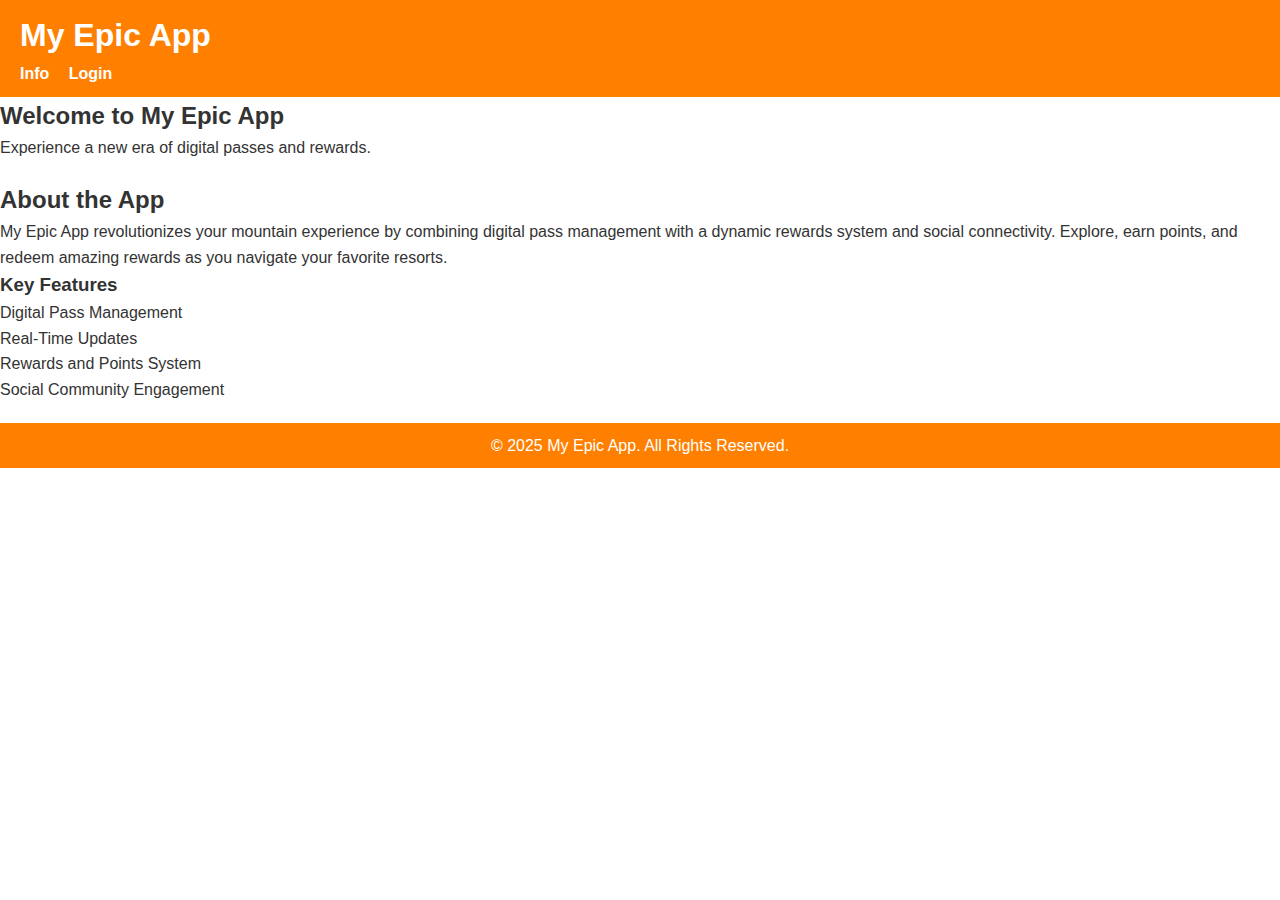
==== index.html @ 1c555af0 "Update index.html" ====
<!DOCTYPE html>
<html lang="en">
<head>
  <meta charset="UTF-8">
  <meta name="description" content="Welcome to My Epic App – a revolutionary digital pass experience.">
  <meta name="viewport" content="width=device-width, initial-scale=1.0">
  <title>My Epic App - Home</title>
  <link rel="stylesheet" href="css/style.css">
  <!-- Using Google Fonts for a professional look -->
  <link href="https://fonts.googleapis.com/css2?family=Montserrat:wght@400;700&display=swap" rel="stylesheet">
</head>
<body>
  <header class="site-header">
    <div class="container">
      <h1 class="site-title">My Epic App</h1>
      <nav class="site-nav">
        <ul>
          <li><a href="index.html" class="active">Info</a></li>
          <li><a href="login.html">Login</a></li>
        </ul>
      </nav>
    </div>
  </header>
  
  <section class="hero">
    <div class="hero-content">
      <h2>Welcome to My Epic App</h2>
      <p>Experience a new era of digital passes and rewards.</p>
    </div>
  </section>
  
  <section class="features">
    <div class="container">
      <h2>About the App</h2>
      <p>
        My Epic App revolutionizes your mountain experience by combining digital pass management with a dynamic rewards system and social connectivity. Explore, earn points, and redeem amazing rewards as you navigate your favorite resorts.
      </p>
      <h3>Key Features</h3>
      <ul>
        <li>Digital Pass Management</li>
        <li>Real-Time Updates</li>
        <li>Rewards and Points System</li>
        <li>Social Community Engagement</li>
      </ul>
    </div>
  </section>
  
  <footer class="site-footer">
    <div class="container">
      <p>&copy; 2025 My Epic App. All Rights Reserved.</p>
    </div>
  </footer>
</body>
</html>
---- css/style.css ----
/* Base Reset */
* {
  margin: 0;
  padding: 0;
  box-sizing: border-box;
}

body {
  font-family: Arial, sans-serif;
  background: #fff;
  color: #333;
  line-height: 1.6;
}

/* Header & Navbar */
header {
  background: #FF7F00;
  color: #fff;
  padding: 10px 20px;
}

header h1 {
  margin: 0;
}

nav ul {
  list-style: none;
  margin: 0;
  padding: 0;
}

nav ul li {
  display: inline;
  margin-right: 15px;
}

nav ul li a {
  color: #fff;
  text-decoration: none;
  font-weight: bold;
}

nav ul li a:hover {
  color: #fffaf0;
}

/* Main Content */
main {
  padding: 20px;
  margin-bottom: 60px; /* to avoid overlap with fixed footer if desired */
}

section {
  margin-bottom: 20px;
}

/* Footer */
footer {
  background: #FF7F00;
  color: #fff;
  text-align: center;
  padding: 10px;
}

/* Form & Error Styles */
form {
  max-width: 400px;
  margin: 0 auto;
}

form label {
  display: block;
  margin: 10px 0 5px;
}

form input {
  width: 100%;
  padding: 8px;
  margin-bottom: 10px;
  border: 1px solid #ccc;
  border-radius: 4px;
}

form button {
  background: #FF7F00;
  color: #fff;
  border: none;
  padding: 10px;
  border-radius: 4px;
  cursor: pointer;
}

form button:hover {
  background: #E67300;
}

.error {
  color: red;
  font-weight: bold;
}
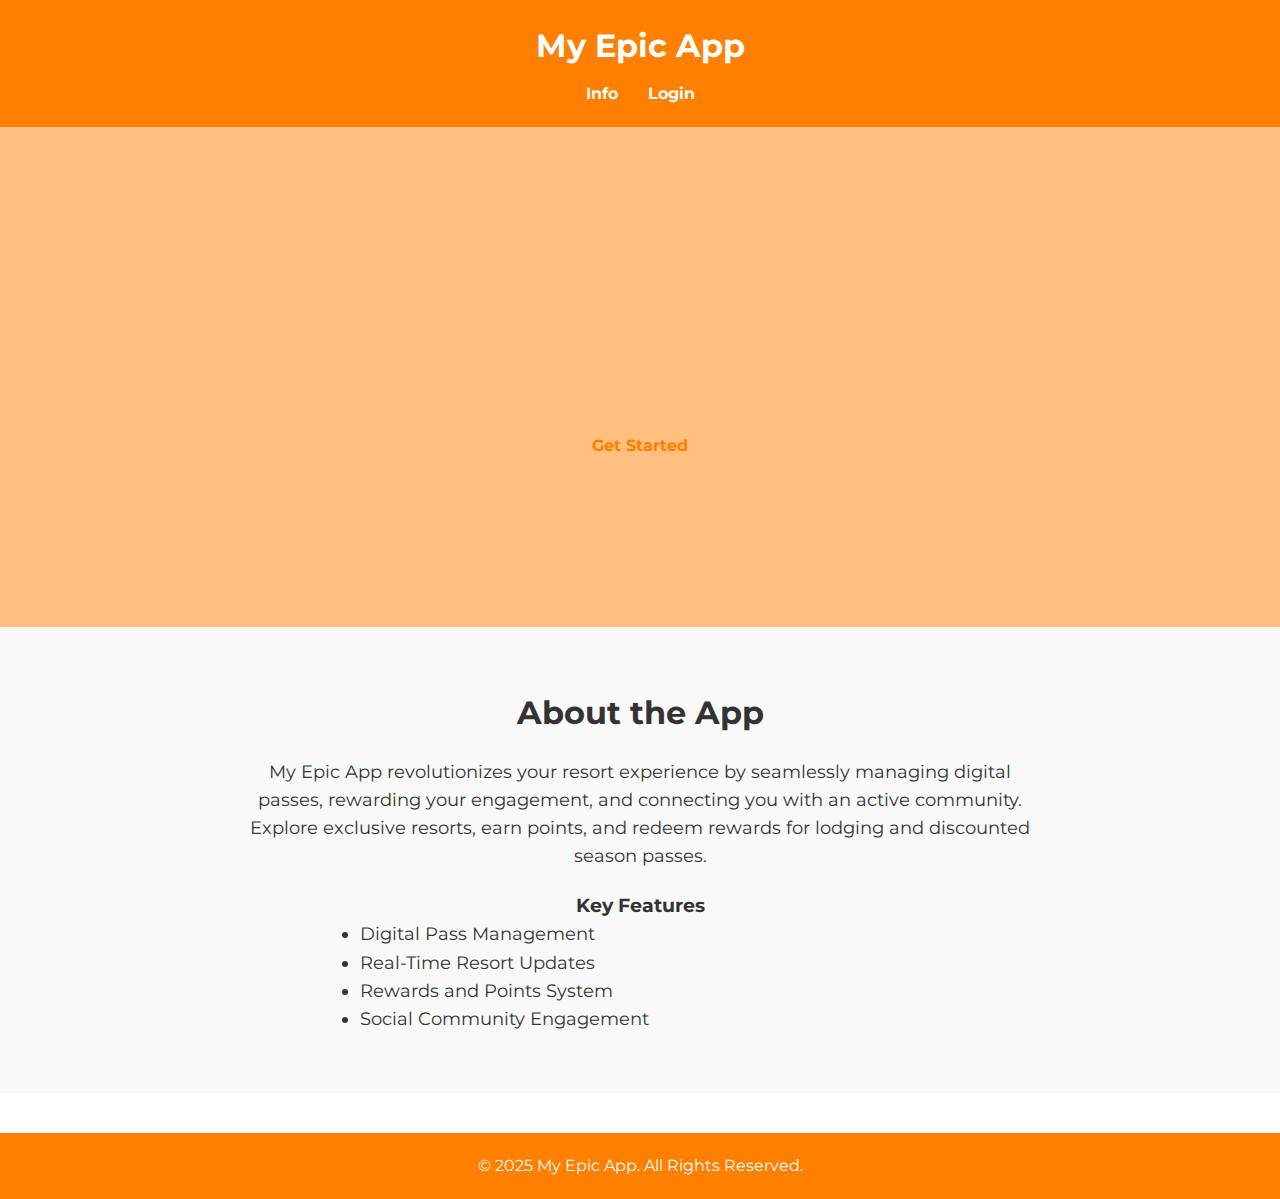
==== commit 6a035ab8: "Update index.html" ====
--- a/index.html
+++ b/index.html
@@ -2,11 +2,11 @@
 <html lang="en">
 <head>
   <meta charset="UTF-8">
-  <meta name="description" content="Welcome to My Epic App – a revolutionary digital pass experience.">
+  <meta name="description" content="Welcome to My Epic App – a revolutionary digital pass and rewards experience.">
   <meta name="viewport" content="width=device-width, initial-scale=1.0">
   <title>My Epic App - Home</title>
   <link rel="stylesheet" href="css/style.css">
-  <!-- Using Google Fonts for a professional look -->
+  <!-- Google Fonts -->
   <link href="https://fonts.googleapis.com/css2?family=Montserrat:wght@400;700&display=swap" rel="stylesheet">
 </head>
 <body>
@@ -25,7 +25,8 @@
   <section class="hero">
     <div class="hero-content">
       <h2>Welcome to My Epic App</h2>
-      <p>Experience a new era of digital passes and rewards.</p>
+      <p>Experience the future of digital passes, rewards, and social engagement.</p>
+      <a href="login.html" class="btn">Get Started</a>
     </div>
   </section>
   
@@ -33,12 +34,12 @@
     <div class="container">
       <h2>About the App</h2>
       <p>
-        My Epic App revolutionizes your mountain experience by combining digital pass management with a dynamic rewards system and social connectivity. Explore, earn points, and redeem amazing rewards as you navigate your favorite resorts.
+        My Epic App revolutionizes your resort experience by seamlessly managing digital passes, rewarding your engagement, and connecting you with an active community. Explore exclusive resorts, earn points, and redeem rewards for lodging and discounted season passes.
       </p>
       <h3>Key Features</h3>
       <ul>
         <li>Digital Pass Management</li>
-        <li>Real-Time Updates</li>
+        <li>Real-Time Resort Updates</li>
         <li>Rewards and Points System</li>
         <li>Social Community Engagement</li>
       </ul>
--- a/css/style.css
+++ b/css/style.css
@@ -1,100 +1,284 @@
-/* Base Reset */
+/* Reset and Base Styles */
 * {
   margin: 0;
   padding: 0;
   box-sizing: border-box;
 }
-
 body {
-  font-family: Arial, sans-serif;
+  font-family: 'Montserrat', sans-serif;
   background: #fff;
   color: #333;
   line-height: 1.6;
 }
-
-/* Header & Navbar */
-header {
-  background: #FF7F00;
-  color: #fff;
+.container {
+  width: 90%;
+  max-width: 1200px;
+  margin: 0 auto;
+}
+
+/* Header & Navigation */
+.site-header {
+  background: #FF7F00;
+  color: #fff;
+  padding: 20px 0;
+}
+.site-title {
+  text-align: center;
+  font-size: 2rem;
+  margin-bottom: 10px;
+}
+.site-nav ul {
+  list-style: none;
+  display: flex;
+  justify-content: center;
+  margin-top: 10px;
+}
+.site-nav ul li {
+  margin: 0 15px;
+}
+.site-nav ul li a {
+  color: #fff;
+  text-decoration: none;
+  font-weight: 700;
+  transition: color 0.3s;
+}
+.site-nav ul li a:hover,
+.site-nav ul li a.active {
+  color: #fffaf0;
+}
+
+/* Hero Section */
+.hero {
+  background: url('https://via.placeholder.com/1600x500/FF7F00/ffffff?text=Mountain+Resort') no-repeat center center/cover;
+  height: 500px;
+  display: flex;
+  align-items: center;
+  justify-content: center;
+  position: relative;
+}
+.hero::after {
+  content: "";
+  position: absolute;
+  top: 0;
+  left: 0;
+  width: 100%;
+  height: 100%;
+  background: rgba(255, 127, 0, 0.5);
+}
+.hero-content {
+  position: relative;
+  text-align: center;
+  color: #fff;
+  padding: 20px;
+}
+.hero-content h2 {
+  font-size: 3rem;
+  margin-bottom: 10px;
+}
+.hero-content p {
+  font-size: 1.2rem;
+  margin-bottom: 20px;
+}
+.btn {
+  display: inline-block;
   padding: 10px 20px;
-}
-
-header h1 {
-  margin: 0;
-}
-
-nav ul {
-  list-style: none;
-  margin: 0;
-  padding: 0;
-}
-
-nav ul li {
-  display: inline;
-  margin-right: 15px;
-}
-
-nav ul li a {
-  color: #fff;
+  background: #fff;
+  color: #FF7F00;
   text-decoration: none;
-  font-weight: bold;
-}
-
-nav ul li a:hover {
-  color: #fffaf0;
-}
-
-/* Main Content */
-main {
-  padding: 20px;
-  margin-bottom: 60px; /* to avoid overlap with fixed footer if desired */
-}
-
-section {
-  margin-bottom: 20px;
-}
-
-/* Footer */
-footer {
-  background: #FF7F00;
-  color: #fff;
-  text-align: center;
-  padding: 10px;
-}
-
-/* Form & Error Styles */
-form {
+  font-weight: 700;
+  border-radius: 4px;
+  transition: background 0.3s, color 0.3s;
+}
+.btn:hover {
+  background: #FF7F00;
+  color: #fff;
+}
+
+/* Features Section */
+.features {
+  padding: 60px 0;
+  background: #f9f9f9;
+  text-align: center;
+}
+.features h2 {
+  font-size: 2rem;
+  margin-bottom: 20px;
+}
+.features p {
+  max-width: 800px;
+  margin: 0 auto 20px;
+  font-size: 1.1rem;
+}
+.features ul {
+  list-style: disc;
+  margin: 0 auto;
+  max-width: 600px;
+  text-align: left;
+  font-size: 1.1rem;
+  padding-left: 20px;
+}
+
+/* Login Page Styles */
+.login-main {
+  padding: 60px 0;
+}
+.login-container {
   max-width: 400px;
   margin: 0 auto;
-}
-
-form label {
+  background: #fff;
+  border: 1px solid #ddd;
+  padding: 30px;
+  border-radius: 8px;
+  box-shadow: 0 4px 10px rgba(0,0,0,0.1);
+  text-align: center;
+}
+.login-container h2 {
+  margin-bottom: 20px;
+}
+.login-container form {
+  display: flex;
+  flex-direction: column;
+}
+.login-container input {
+  padding: 10px;
+  margin-bottom: 15px;
+  border: 1px solid #ccc;
+  border-radius: 4px;
+}
+.login-container button {
+  padding: 10px;
+  background: #FF7F00;
+  border: none;
+  color: #fff;
+  font-weight: 700;
+  border-radius: 4px;
+  cursor: pointer;
+  transition: background 0.3s;
+}
+.login-container button:hover {
+  background: #E67300;
+}
+.error-msg {
+  color: red;
+  text-align: center;
+  margin-top: 10px;
+}
+
+/* Dashboard Styles */
+.dashboard-main {
+  padding: 60px 0;
+}
+.dashboard-welcome {
+  text-align: center;
+  margin-bottom: 40px;
+}
+.account-section {
+  text-align: center;
+  margin-bottom: 40px;
+}
+.account-section p {
+  font-size: 1.2rem;
+  margin: 10px 0;
+}
+.account-section button {
+  padding: 10px 20px;
+  background: #FF7F00;
+  border: none;
+  color: #fff;
+  border-radius: 4px;
+  cursor: pointer;
+  transition: background 0.3s;
+}
+.account-section button:hover {
+  background: #E67300;
+}
+
+/* Resorts Grid */
+.resorts-section {
+  margin-top: 40px;
+}
+.resorts-section h3 {
+  text-align: center;
+  margin-bottom: 20px;
+  font-size: 1.8rem;
+}
+.resorts-grid {
+  display: grid;
+  grid-template-columns: repeat(auto-fit, minmax(280px, 1fr));
+  gap: 20px;
+}
+.resort-card {
+  background: #fff;
+  border: 1px solid #ddd;
+  border-radius: 8px;
+  overflow: hidden;
+  transition: transform 0.3s, box-shadow 0.3s;
+}
+.resort-card:hover {
+  transform: translateY(-5px);
+  box-shadow: 0 4px 12px rgba(0,0,0,0.15);
+}
+.resort-card img {
+  width: 100%;
+  height: auto;
   display: block;
-  margin: 10px 0 5px;
-}
-
-form input {
-  width: 100%;
-  padding: 8px;
+}
+.card-info {
+  padding: 15px;
+}
+.card-info h4 {
   margin-bottom: 10px;
-  border: 1px solid #ccc;
-  border-radius: 4px;
-}
-
-form button {
-  background: #FF7F00;
-  color: #fff;
-  border: none;
-  padding: 10px;
-  border-radius: 4px;
-  cursor: pointer;
-}
-
-form button:hover {
-  background: #E67300;
-}
-
-.error {
-  color: red;
-  font-weight: bold;
-}
+  font-size: 1.3rem;
+  color: #FF7F00;
+}
+.card-info p {
+  font-size: 0.95rem;
+  margin-bottom: 15px;
+  color: #555;
+}
+.card-info button {
+  padding: 8px 12px;
+  background: #FF7F00;
+  border: none;
+  color: #fff;
+  border-radius: 4px;
+  cursor: pointer;
+  transition: background 0.3s;
+}
+.card-info button:hover {
+  background: #E67300;
+}
+
+/* Redeem Rewards Styles */
+.redeem-section {
+  margin-top: 40px;
+  text-align: center;
+}
+.redeem-buttons {
+  display: flex;
+  justify-content: center;
+  gap: 20px;
+  margin-top: 20px;
+}
+.redeem-buttons button {
+  padding: 10px 15px;
+  background: #FF7F00;
+  border: none;
+  color: #fff;
+  font-weight: 700;
+  border-radius: 4px;
+  cursor: pointer;
+  transition: background 0.3s;
+}
+.redeem-buttons button:hover {
+  background: #E67300;
+}
+
+/* Footer */
+.site-footer {
+  background: #FF7F00;
+  color: #fff;
+  padding: 20px 0;
+  text-align: center;
+  margin-top: 40px;
+}
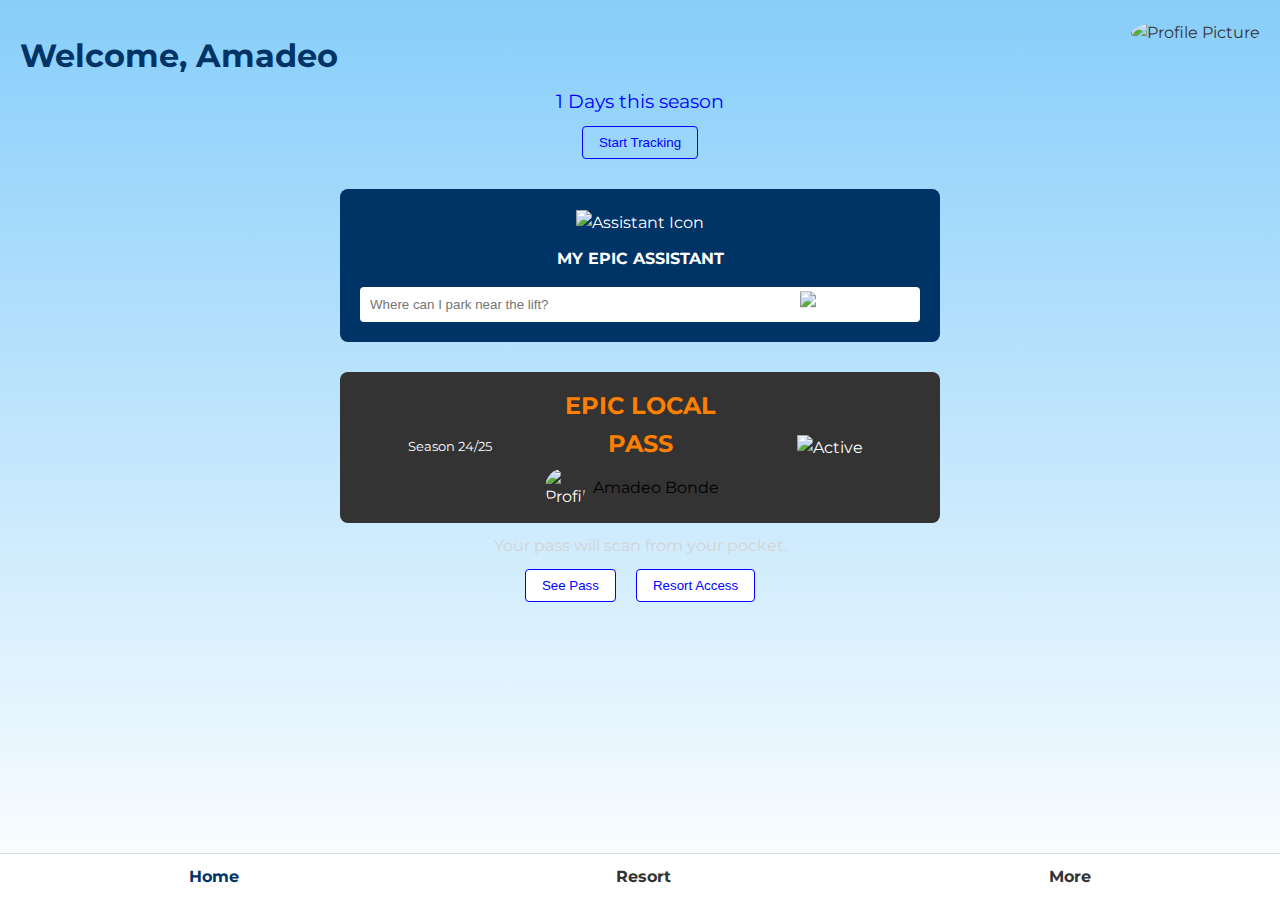
==== commit 3d643944: "index.html" ====
--- a/index.html
+++ b/index.html
@@ -1,55 +1,10 @@
-<!DOCTYPE html>
-<html lang="en">
-<head>
-  <meta charset="UTF-8">
-  <meta name="description" content="Welcome to My Epic App – a revolutionary digital pass and rewards experience.">
-  <meta name="viewport" content="width=device-width, initial-scale=1.0">
-  <title>My Epic App - Home</title>
-  <link rel="stylesheet" href="css/style.css">
-  <!-- Google Fonts -->
-  <link href="https://fonts.googleapis.com/css2?family=Montserrat:wght@400;700&display=swap" rel="stylesheet">
-</head>
-<body>
-  <header class="site-header">
-    <div class="container">
-      <h1 class="site-title">My Epic App</h1>
-      <nav class="site-nav">
-        <ul>
-          <li><a href="index.html" class="active">Info</a></li>
-          <li><a href="login.html">Login</a></li>
-        </ul>
-      </nav>
-    </div>
-  </header>
-  
-  <section class="hero">
-    <div class="hero-content">
-      <h2>Welcome to My Epic App</h2>
-      <p>Experience the future of digital passes, rewards, and social engagement.</p>
-      <a href="login.html" class="btn">Get Started</a>
-    </div>
-  </section>
-  
-  <section class="features">
-    <div class="container">
-      <h2>About the App</h2>
-      <p>
-        My Epic App revolutionizes your resort experience by seamlessly managing digital passes, rewarding your engagement, and connecting you with an active community. Explore exclusive resorts, earn points, and redeem rewards for lodging and discounted season passes.
-      </p>
-      <h3>Key Features</h3>
-      <ul>
-        <li>Digital Pass Management</li>
-        <li>Real-Time Resort Updates</li>
-        <li>Rewards and Points System</li>
-        <li>Social Community Engagement</li>
-      </ul>
-    </div>
-  </section>
-  
-  <footer class="site-footer">
-    <div class="container">
-      <p>&copy; 2025 My Epic App. All Rights Reserved.</p>
-    </div>
-  </footer>
-</body>
-</html>
+<!DOCTYPE html>
+<html lang="en">
+<head>
+  <meta http-equiv="refresh" content="0; url=home.html">
+  <title>Redirecting...</title>
+</head>
+<body>
+  <p>If you are not redirected automatically, <a href="home.html">click here</a>.</p>
+</body>
+</html>
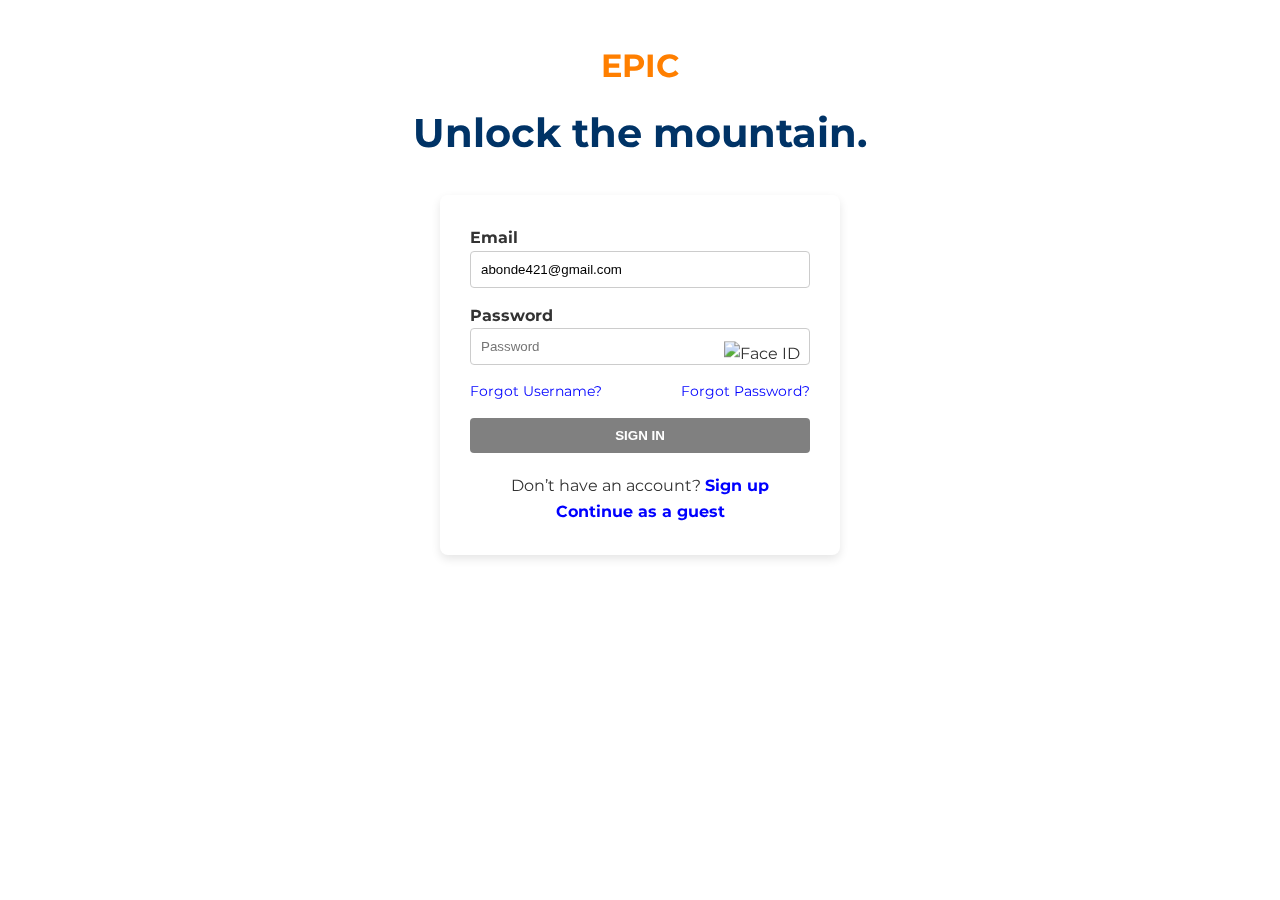
==== commit 602b91b4: "Update index.html" ====
--- a/index.html
+++ b/index.html
@@ -1,10 +1,62 @@
+<!-- File: index.html -->
 <!DOCTYPE html>
 <html lang="en">
 <head>
-  <meta http-equiv="refresh" content="0; url=home.html">
-  <title>Redirecting...</title>
+  <meta charset="UTF-8">
+  <meta name="description" content="Login to unlock the mountain with My Epic App.">
+  <meta name="viewport" content="width=device-width, initial-scale=1.0">
+  <title>Login - My Epic App</title>
+  <link rel="stylesheet" href="css/style.css">
+  <!-- Google Fonts for a professional look -->
+  <link href="https://fonts.googleapis.com/css2?family=Montserrat:wght@400;700&display=swap" rel="stylesheet">
 </head>
-<body>
-  <p>If you are not redirected automatically, <a href="home.html">click here</a>.</p>
+<body class="login-page">
+  <!-- Full-screen background image -->
+  <div class="login-background"></div>
+  <!-- White overlay at the bottom -->
+  <div class="login-overlay"></div>
+  
+  <!-- Header Section -->
+  <header class="login-header">
+    <div class="epic-logo">EPIC</div>
+    <h1 class="login-title">Unlock the mountain.</h1>
+  </header>
+  
+  <!-- Login Form Container (White Box) -->
+  <main class="login-main">
+    <div class="form-container">
+      <form id="loginForm">
+        <label for="username">Email</label>
+        <input type="email" id="username" value="abonde421@gmail.com" required>
+        
+        <label for="password">Password</label>
+        <div class="password-field">
+          <input type="password" id="password" placeholder="Password" required>
+          <!-- Placeholder for Face ID icon -->
+          <span class="faceid-icon">
+            <img src="https://via.placeholder.com/20" alt="Face ID">
+          </span>
+        </div>
+        
+        <!-- Forgot Username & Password Links -->
+        <div class="forgot-links">
+          <a href="#" class="forgot-link">Forgot Username?</a>
+          <a href="#" class="forgot-link">Forgot Password?</a>
+        </div>
+        
+        <!-- SIGN IN Button -->
+        <button type="submit" id="signInBtn">SIGN IN</button>
+        <p id="errorMsg" class="error-msg"></p>
+      </form>
+      
+      <!-- Sign Up & Guest Login Options -->
+      <div class="extra-options">
+        <p>Don’t have an account? <a href="#" class="extra-link">Sign up</a></p>
+        <p><a href="home.html" class="extra-link">Continue as a guest</a></p>
+      </div>
+    </div>
+  </main>
+  
+  <script src="js/auth.js"></script>
 </body>
 </html>
--- a/css/style.css
+++ b/css/style.css
@@ -0,0 +1,397 @@
+/* RESET & BASE */
+* {
+  margin: 0;
+  padding: 0;
+  box-sizing: border-box;
+}
+body {
+  font-family: 'Montserrat', sans-serif;
+  color: #333;
+  line-height: 1.6;
+}
+.container {
+  width: 90%;
+  max-width: 1200px;
+  margin: 0 auto;
+}
+
+/* GENERAL HEADER & NAVIGATION */
+.site-header, .info-header, .dashboard-header, .resort-header {
+  background: #FF7F00;
+  color: #fff;
+  padding: 20px 0;
+  text-align: center;
+}
+.site-title, h1 {
+  font-size: 2rem;
+  margin-bottom: 10px;
+}
+.info-nav ul, .bottom-nav ul {
+  list-style: none;
+  display: flex;
+  justify-content: center;
+  margin-top: 10px;
+}
+.info-nav ul li, .bottom-nav ul li {
+  margin: 0 15px;
+}
+.info-nav ul li a, .bottom-nav ul li a {
+  color: #fff;
+  text-decoration: none;
+  font-weight: 700;
+  transition: color 0.3s;
+}
+.info-nav ul li a.active, .bottom-nav ul li a.active {
+  color: #fffaf0;
+}
+
+/* LOGIN SCREEN */
+.login-page {
+  position: relative;
+  min-height: 100vh;
+}
+.login-background {
+  position: fixed;
+  top: 0;
+  left: 0;
+  width: 100%;
+  height: 100%;
+  background: url('https://via.placeholder.com/1600x900?text=Snowy+Mountain') no-repeat center center/cover;
+  z-index: -2;
+}
+.login-overlay {
+  position: fixed;
+  bottom: 0;
+  left: 0;
+  width: 100%;
+  height: 40%;
+  background: rgba(255,255,255,0.9);
+  z-index: -1;
+}
+.login-header {
+  text-align: center;
+  padding-top: 40px;
+}
+.epic-logo {
+  font-size: 2rem;
+  color: #FF7F00;
+  font-weight: bold;
+}
+.login-title {
+  font-size: 2.5rem;
+  color: #003366;
+  margin-top: 10px;
+}
+.login-main {
+  display: flex;
+  justify-content: center;
+  align-items: center;
+  padding: 20px;
+}
+.form-container {
+  background: #fff;
+  padding: 30px;
+  border-radius: 8px;
+  max-width: 400px;
+  width: 100%;
+  box-shadow: 0 4px 10px rgba(0,0,0,0.1);
+  text-align: left;
+}
+.form-container label {
+  margin: 10px 0 5px;
+  font-weight: bold;
+}
+.form-container input {
+  width: 100%;
+  padding: 10px;
+  margin-bottom: 15px;
+  border: 1px solid #ccc;
+  border-radius: 4px;
+}
+.password-field {
+  position: relative;
+}
+.faceid-icon {
+  position: absolute;
+  right: 10px;
+  top: 50%;
+  transform: translateY(-50%);
+}
+.forgot-links {
+  display: flex;
+  justify-content: space-between;
+  margin-bottom: 15px;
+}
+.forgot-links a {
+  color: blue;
+  font-size: 0.9rem;
+  text-decoration: none;
+}
+#signInBtn {
+  padding: 10px;
+  background: gray;
+  border: none;
+  color: #fff;
+  font-weight: bold;
+  border-radius: 4px;
+  cursor: pointer;
+  transition: background 0.3s;
+  width: 100%;
+  margin-bottom: 10px;
+}
+.extra-options {
+  text-align: center;
+}
+.extra-options a {
+  color: blue;
+  font-weight: bold;
+  text-decoration: none;
+}
+.error-msg {
+  color: red;
+  text-align: center;
+  margin-top: 10px;
+}
+
+/* INFO PAGE */
+.info-page {
+  background: #f0f8ff;
+  min-height: 100vh;
+}
+.info-hero {
+  background: url('https://via.placeholder.com/1600x500/FF7F00/ffffff?text=Mountain+Resort') no-repeat center center/cover;
+  height: 500px;
+  display: flex;
+  align-items: center;
+  justify-content: center;
+  position: relative;
+}
+.hero-content {
+  text-align: center;
+  color: #fff;
+  position: relative;
+  z-index: 1;
+}
+.hero-content h2 {
+  font-size: 3rem;
+  margin-bottom: 10px;
+}
+.hero-content p {
+  font-size: 1.2rem;
+  margin-bottom: 20px;
+}
+.btn {
+  display: inline-block;
+  padding: 10px 20px;
+  background: #fff;
+  color: #FF7F00;
+  text-decoration: none;
+  font-weight: 700;
+  border-radius: 4px;
+  transition: background 0.3s, color 0.3s;
+}
+.btn:hover {
+  background: #FF7F00;
+  color: #fff;
+}
+.info-features {
+  padding: 60px 0;
+  text-align: center;
+}
+.info-features h2 {
+  font-size: 2rem;
+  margin-bottom: 20px;
+}
+.features-list {
+  list-style: disc;
+  margin: 0 auto;
+  max-width: 600px;
+  text-align: left;
+  font-size: 1.1rem;
+  padding-left: 20px;
+}
+
+/* DASHBOARD PAGE */
+.dashboard-page {
+  background: #e6f7ff;
+  min-height: 100vh;
+  padding-bottom: 80px;
+}
+.dashboard-header {
+  display: flex;
+  justify-content: space-between;
+  align-items: center;
+  padding: 20px;
+}
+.profile img {
+  border-radius: 50%;
+  width: 50px;
+  height: 50px;
+}
+.greeting {
+  font-size: 2rem;
+  color: #003366;
+  font-weight: bold;
+  align-self: center;
+}
+.dashboard-main {
+  padding: 20px 0;
+}
+.points-section, .resorts-section, .rewards-section {
+  margin: 20px 0;
+  text-align: center;
+}
+.points-section h2, .resorts-section h2, .rewards-section h2 {
+  margin-bottom: 10px;
+}
+.resorts-grid {
+  display: grid;
+  grid-template-columns: repeat(auto-fit, minmax(280px, 1fr));
+  gap: 20px;
+  margin-top: 20px;
+}
+.resort-card {
+  background: #fff;
+  border: 1px solid #ddd;
+  border-radius: 8px;
+  overflow: hidden;
+  transition: transform 0.3s, box-shadow 0.3s;
+}
+.resort-card:hover {
+  transform: translateY(-5px);
+  box-shadow: 0 4px 12px rgba(0,0,0,0.15);
+}
+.resort-card img {
+  width: 100%;
+  height: auto;
+}
+.card-info {
+  padding: 15px;
+}
+.card-info h3 {
+  font-size: 1.3rem;
+  color: #FF7F00;
+  margin-bottom: 10px;
+}
+.card-info p {
+  font-size: 0.95rem;
+  margin-bottom: 15px;
+  color: #555;
+}
+.card-info button {
+  padding: 8px 12px;
+  background: #FF7F00;
+  border: none;
+  color: #fff;
+  border-radius: 4px;
+  cursor: pointer;
+  transition: background 0.3s;
+}
+.card-info button:hover {
+  background: #E67300;
+}
+.rewards-options {
+  display: flex;
+  justify-content: center;
+  gap: 20px;
+  margin-top: 20px;
+}
+
+/* RESORT SELECTION PAGE */
+.resort-page {
+  background: #fff;
+  min-height: 100vh;
+}
+.resort-header {
+  display: flex;
+  justify-content: space-between;
+  align-items: center;
+  padding: 20px 0;
+}
+.close-btn {
+  background: transparent;
+  border: 1px solid #ccc;
+  border-radius: 50%;
+  width: 35px;
+  height: 35px;
+  font-size: 1.5rem;
+  line-height: 33px;
+  text-align: center;
+  cursor: pointer;
+}
+.resort-search .search-bar {
+  display: flex;
+  align-items: center;
+  background: #eee;
+  border-radius: 25px;
+  padding: 8px 12px;
+  margin: 20px 0;
+}
+.magnify-icon img {
+  width: 20px;
+  margin-right: 8px;
+}
+.search-bar input {
+  border: none;
+  background: transparent;
+  outline: none;
+  flex: 1;
+}
+.resort-card-list {
+  display: flex;
+  align-items: center;
+  border: 1px solid #ddd;
+  border-radius: 8px;
+  padding: 10px;
+  margin-bottom: 15px;
+}
+.resort-logo img {
+  border-radius: 50%;
+  width: 40px;
+  height: 40px;
+}
+.resort-info {
+  flex: 1;
+  padding-left: 15px;
+}
+.fav-btn {
+  background: transparent;
+  border: none;
+  font-size: 1.5rem;
+  cursor: pointer;
+}
+
+/* BOTTOM NAVIGATION (applies to all main screens) */
+.bottom-nav {
+  position: fixed;
+  bottom: 0;
+  left: 0;
+  width: 100%;
+  background: #fff;
+  border-top: 1px solid #ddd;
+  padding: 10px 0;
+  text-align: center;
+  z-index: 100;
+}
+.bottom-nav ul {
+  list-style: none;
+  display: flex;
+  justify-content: space-around;
+}
+.bottom-nav ul li a {
+  color: #333;
+  text-decoration: none;
+  font-weight: 700;
+}
+.bottom-nav ul li a.active {
+  color: #003366;
+}
+
+/* FOOTERS */
+.site-footer, .dashboard-footer, .resort-footer, .more-footer {
+  background: #FF7F00;
+  color: #fff;
+  padding: 20px 0;
+  text-align: center;
+  margin-top: 40px;
+}
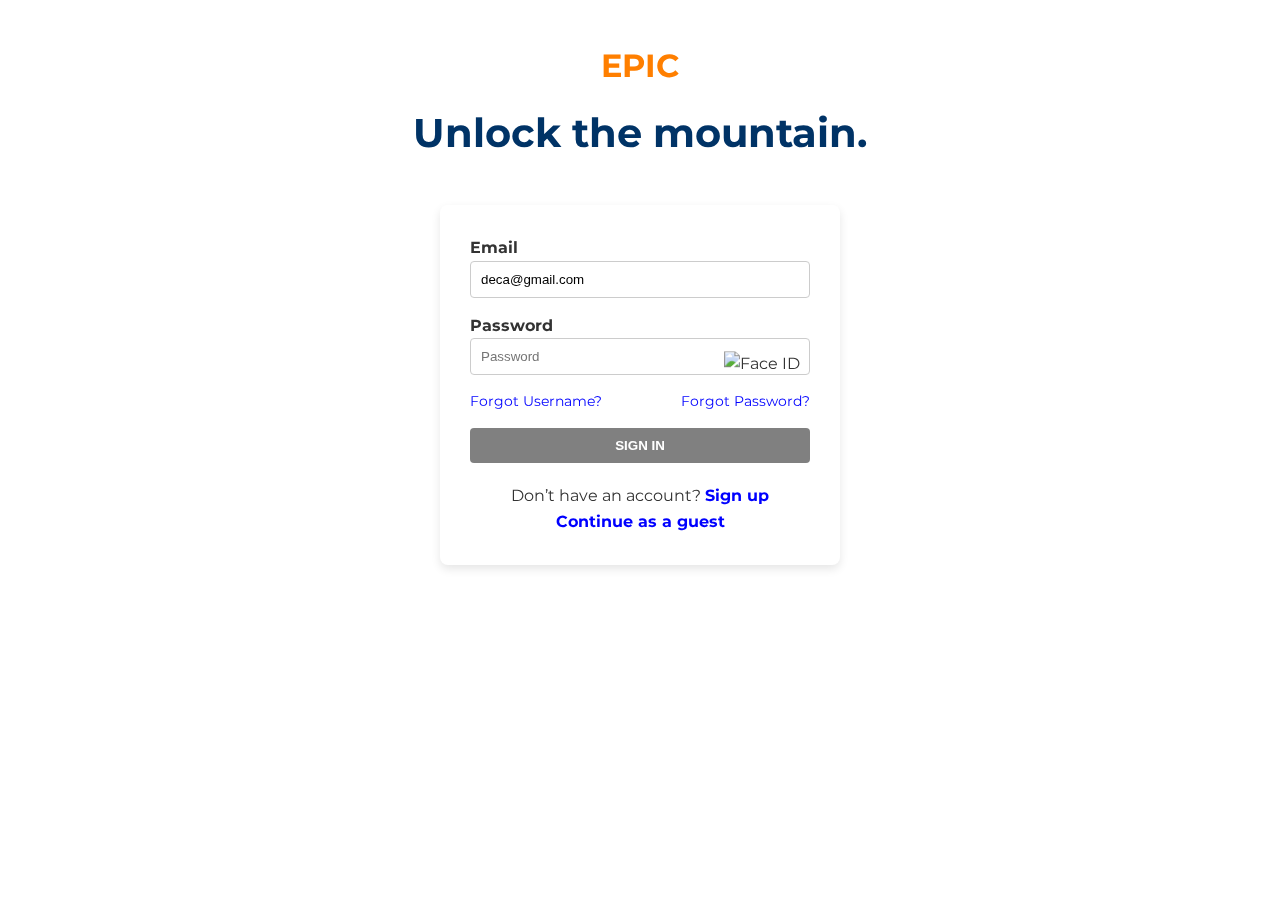
==== commit cb406ba5: "Update index.html" ====
--- a/index.html
+++ b/index.html
@@ -1,4 +1,3 @@
-<!-- File: index.html -->
 <!DOCTYPE html>
 <html lang="en">
 <head>
@@ -27,7 +26,7 @@
     <div class="form-container">
       <form id="loginForm">
         <label for="username">Email</label>
-        <input type="email" id="username" value="abonde421@gmail.com" required>
+        <input type="email" id="username" value="deca@gmail.com" required>
         
         <label for="password">Password</label>
         <div class="password-field">
--- a/css/style.css
+++ b/css/style.css
@@ -16,33 +16,34 @@
 }
 
 /* GENERAL HEADER & NAVIGATION */
-.site-header, .info-header, .dashboard-header, .resort-header {
+.site-header, .more-header, .resort-header {
   background: #FF7F00;
   color: #fff;
   padding: 20px 0;
   text-align: center;
 }
-.site-title, h1 {
+.epic-logo {
   font-size: 2rem;
-  margin-bottom: 10px;
-}
-.info-nav ul, .bottom-nav ul {
+  color: #FF7F00;
+  font-weight: bold;
+}
+.site-nav ul, .bottom-nav ul {
   list-style: none;
   display: flex;
   justify-content: center;
   margin-top: 10px;
 }
-.info-nav ul li, .bottom-nav ul li {
+.site-nav ul li, .bottom-nav ul li {
   margin: 0 15px;
 }
-.info-nav ul li a, .bottom-nav ul li a {
+.site-nav ul li a, .bottom-nav ul li a {
   color: #fff;
   text-decoration: none;
   font-weight: 700;
   transition: color 0.3s;
 }
-.info-nav ul li a.active, .bottom-nav ul li a.active {
-  color: #fffaf0;
+.site-nav ul li a.active, .bottom-nav ul li a.active {
+  color: #003366;
 }
 
 /* LOGIN SCREEN */
@@ -72,21 +73,10 @@
   text-align: center;
   padding-top: 40px;
 }
-.epic-logo {
-  font-size: 2rem;
-  color: #FF7F00;
-  font-weight: bold;
-}
 .login-title {
   font-size: 2.5rem;
   color: #003366;
   margin-top: 10px;
-}
-.login-main {
-  display: flex;
-  justify-content: center;
-  align-items: center;
-  padding: 20px;
 }
 .form-container {
   background: #fff;
@@ -95,6 +85,7 @@
   max-width: 400px;
   width: 100%;
   box-shadow: 0 4px 10px rgba(0,0,0,0.1);
+  margin: 40px auto;
   text-align: left;
 }
 .form-container label {
@@ -124,8 +115,8 @@
 }
 .forgot-links a {
   color: blue;
+  text-decoration: none;
   font-size: 0.9rem;
-  text-decoration: none;
 }
 #signInBtn {
   padding: 10px;
@@ -153,160 +144,205 @@
   margin-top: 10px;
 }
 
-/* INFO PAGE */
-.info-page {
-  background: #f0f8ff;
-  min-height: 100vh;
-}
-.info-hero {
-  background: url('https://via.placeholder.com/1600x500/FF7F00/ffffff?text=Mountain+Resort') no-repeat center center/cover;
-  height: 500px;
-  display: flex;
-  align-items: center;
-  justify-content: center;
-  position: relative;
-}
-.hero-content {
-  text-align: center;
-  color: #fff;
-  position: relative;
-  z-index: 1;
-}
-.hero-content h2 {
-  font-size: 3rem;
-  margin-bottom: 10px;
-}
-.hero-content p {
-  font-size: 1.2rem;
-  margin-bottom: 20px;
-}
-.btn {
-  display: inline-block;
-  padding: 10px 20px;
-  background: #fff;
-  color: #FF7F00;
-  text-decoration: none;
-  font-weight: 700;
-  border-radius: 4px;
-  transition: background 0.3s, color 0.3s;
-}
-.btn:hover {
-  background: #FF7F00;
-  color: #fff;
-}
-.info-features {
-  padding: 60px 0;
-  text-align: center;
-}
-.info-features h2 {
-  font-size: 2rem;
-  margin-bottom: 20px;
-}
-.features-list {
-  list-style: disc;
-  margin: 0 auto;
-  max-width: 600px;
-  text-align: left;
-  font-size: 1.1rem;
-  padding-left: 20px;
-}
-
-/* DASHBOARD PAGE */
-.dashboard-page {
-  background: #e6f7ff;
+/* HOME SCREEN (Dashboard) */
+.home-page {
+  background: linear-gradient(to bottom, #87CEFA, #ffffff);
   min-height: 100vh;
   padding-bottom: 80px;
 }
-.dashboard-header {
-  display: flex;
-  justify-content: space-between;
+.home-header {
+  display: flex;
+  justify-content: flex-end;
   align-items: center;
   padding: 20px;
 }
-.profile img {
+.profile-pic img {
   border-radius: 50%;
   width: 50px;
   height: 50px;
 }
 .greeting {
+  position: absolute;
+  top: 30px;
+  left: 20px;
   font-size: 2rem;
   color: #003366;
   font-weight: bold;
-  align-self: center;
-}
-.dashboard-main {
+}
+.home-main {
   padding: 20px 0;
 }
-.points-section, .resorts-section, .rewards-section {
+.days-tracked {
+  text-align: center;
   margin: 20px 0;
-  text-align: center;
-}
-.points-section h2, .resorts-section h2, .rewards-section h2 {
+}
+.tracked-text {
+  font-size: 1.2rem;
+  color: blue;
+}
+.start-tracking-btn {
+  padding: 8px 16px;
+  background: transparent;
+  border: 1px solid blue;
+  color: blue;
+  border-radius: 4px;
+  cursor: pointer;
+  margin-top: 10px;
+}
+.assistant-section {
+  margin: 30px 0;
+  display: flex;
+  justify-content: center;
+}
+.assistant-box {
+  background: #003366;
+  color: #fff;
+  padding: 20px;
+  border-radius: 8px;
+  width: 90%;
+  max-width: 600px;
+  text-align: center;
+  position: relative;
+}
+.assistant-title {
+  font-weight: bold;
+  text-transform: uppercase;
+  margin: 10px 0;
+}
+.assistant-search {
+  position: relative;
+  margin-top: 15px;
+}
+.assistant-search input {
+  width: 100%;
+  padding: 10px 40px 10px 10px;
+  border-radius: 4px;
+  border: none;
+}
+.search-icon {
+  position: absolute;
+  right: 10px;
+  top: 50%;
+  transform: translateY(-50%);
+}
+.pass-section {
+  margin: 30px 0;
+  text-align: center;
+}
+.pass-card {
+  display: flex;
+  justify-content: space-between;
+  align-items: center;
+  background: #333;
+  color: #fff;
+  padding: 15px;
+  border-radius: 8px;
+  margin: 0 auto;
+  max-width: 600px;
+}
+.season-text {
+  font-size: 0.8rem;
+  color: #fff;
+}
+.pass-title {
+  color: #FF7F00;
+  font-weight: bold;
+}
+.pass-profile {
+  display: flex;
+  align-items: center;
+  margin-top: 5px;
+}
+.pass-profile img {
+  border-radius: 50%;
+  width: 40px;
+  height: 40px;
+  margin-right: 8px;
+}
+.pass-username {
+  color: #000;
+}
+.pass-status {
+  color: lightgray;
+  margin: 10px 0;
+}
+.pass-buttons {
+  display: flex;
+  justify-content: center;
+  gap: 20px;
+}
+.pass-btn {
+  padding: 8px 16px;
+  background: #fff;
+  color: blue;
+  border: 1px solid blue;
+  border-radius: 4px;
+  cursor: pointer;
+  transition: background 0.3s;
+}
+.pass-btn:hover {
+  background: blue;
+  color: #fff;
+}
+
+/* REWARDS SECTION (on Dashboard) */
+.rewards-section {
+  margin-top: 40px;
+  text-align: center;
+}
+.rewards-section h2 {
   margin-bottom: 10px;
-}
-.resorts-grid {
-  display: grid;
-  grid-template-columns: repeat(auto-fit, minmax(280px, 1fr));
-  gap: 20px;
-  margin-top: 20px;
-}
-.resort-card {
-  background: #fff;
-  border: 1px solid #ddd;
-  border-radius: 8px;
-  overflow: hidden;
-  transition: transform 0.3s, box-shadow 0.3s;
-}
-.resort-card:hover {
-  transform: translateY(-5px);
-  box-shadow: 0 4px 12px rgba(0,0,0,0.15);
-}
-.resort-card img {
-  width: 100%;
-  height: auto;
-}
-.card-info {
-  padding: 15px;
-}
-.card-info h3 {
-  font-size: 1.3rem;
-  color: #FF7F00;
-  margin-bottom: 10px;
-}
-.card-info p {
-  font-size: 0.95rem;
-  margin-bottom: 15px;
-  color: #555;
-}
-.card-info button {
-  padding: 8px 12px;
-  background: #FF7F00;
-  border: none;
-  color: #fff;
-  border-radius: 4px;
-  cursor: pointer;
-  transition: background 0.3s;
-}
-.card-info button:hover {
-  background: #E67300;
 }
 .rewards-options {
   display: flex;
   justify-content: center;
   gap: 20px;
   margin-top: 20px;
+}
+.rewards-options button {
+  padding: 10px 15px;
+  background: #FF7F00;
+  border: none;
+  color: #fff;
+  font-weight: 700;
+  border-radius: 4px;
+  cursor: pointer;
+  transition: background 0.3s;
+}
+.rewards-options button:hover {
+  background: #E67300;
+}
+
+/* BOTTOM NAVIGATION */
+.bottom-nav {
+  position: fixed;
+  bottom: 0;
+  left: 0;
+  width: 100%;
+  background: #fff;
+  border-top: 1px solid #ddd;
+  padding: 10px 0;
+  text-align: center;
+  z-index: 100;
+}
+.bottom-nav ul {
+  list-style: none;
+  display: flex;
+  justify-content: space-around;
+}
+.bottom-nav ul li a {
+  color: #333;
+  text-decoration: none;
+  font-weight: 700;
+}
+.bottom-nav ul li a.active {
+  color: #003366;
 }
 
 /* RESORT SELECTION PAGE */
 .resort-page {
   background: #fff;
   min-height: 100vh;
-}
-.resort-header {
-  display: flex;
-  justify-content: space-between;
-  align-items: center;
-  padding: 20px 0;
 }
 .close-btn {
   background: transparent;
@@ -361,34 +397,34 @@
   cursor: pointer;
 }
 
-/* BOTTOM NAVIGATION (applies to all main screens) */
-.bottom-nav {
-  position: fixed;
-  bottom: 0;
-  left: 0;
-  width: 100%;
+/* MORE MENU (if used) */
+.more-page {
   background: #fff;
-  border-top: 1px solid #ddd;
-  padding: 10px 0;
-  text-align: center;
-  z-index: 100;
-}
-.bottom-nav ul {
+  min-height: 100vh;
+}
+.menu-section {
+  margin: 30px 0;
+  text-align: center;
+}
+.menu-section h2 {
+  font-size: 1.5rem;
+  margin-bottom: 10px;
+}
+.menu-list {
   list-style: none;
-  display: flex;
-  justify-content: space-around;
-}
-.bottom-nav ul li a {
-  color: #333;
+  padding: 0;
+}
+.menu-list li {
+  margin: 8px 0;
+}
+.menu-list li a {
+  color: #003366;
   text-decoration: none;
-  font-weight: 700;
-}
-.bottom-nav ul li a.active {
-  color: #003366;
-}
-
-/* FOOTERS */
-.site-footer, .dashboard-footer, .resort-footer, .more-footer {
+  font-weight: bold;
+}
+
+/* FOOTER */
+.site-footer, .home-footer, .resort-footer, .more-footer {
   background: #FF7F00;
   color: #fff;
   padding: 20px 0;
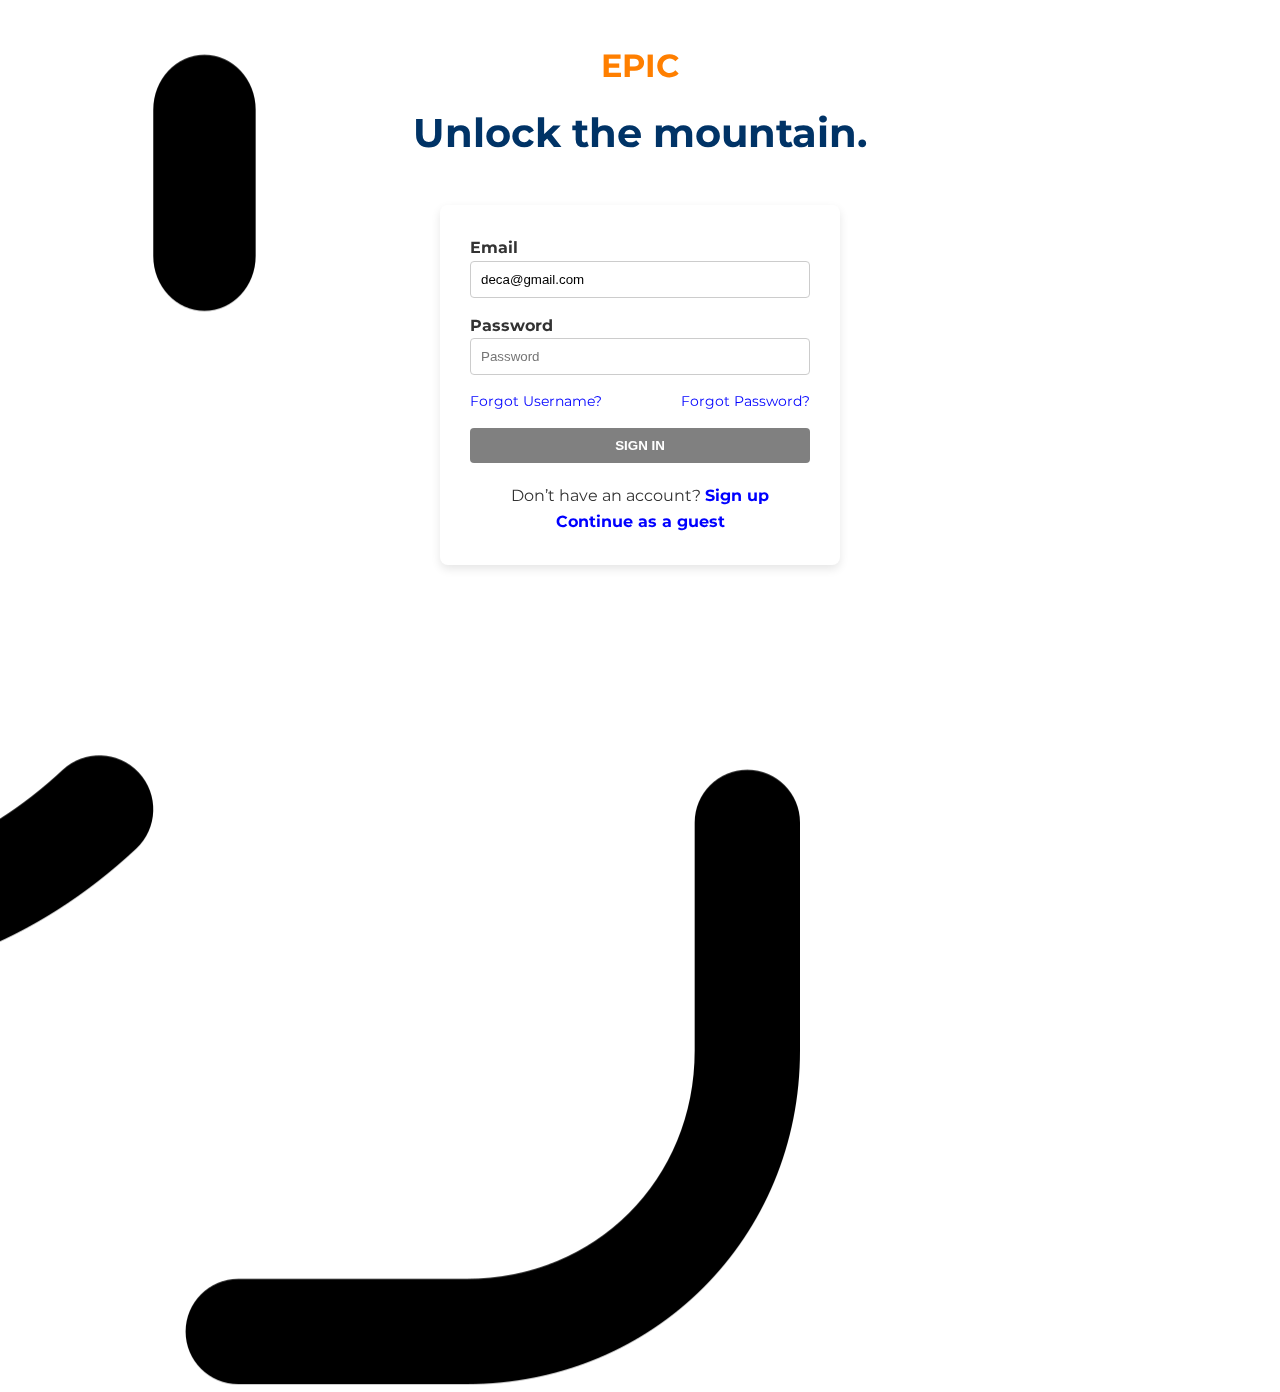
==== commit b7a8c4b0: "Update index.html" ====
--- a/index.html
+++ b/index.html
@@ -33,7 +33,7 @@
           <input type="password" id="password" placeholder="Password" required>
           <!-- Placeholder for Face ID icon -->
           <span class="faceid-icon">
-            <img src="https://via.placeholder.com/20" alt="Face ID">
+            <img src="faceid.png" alt="Face ID">
           </span>
         </div>
         
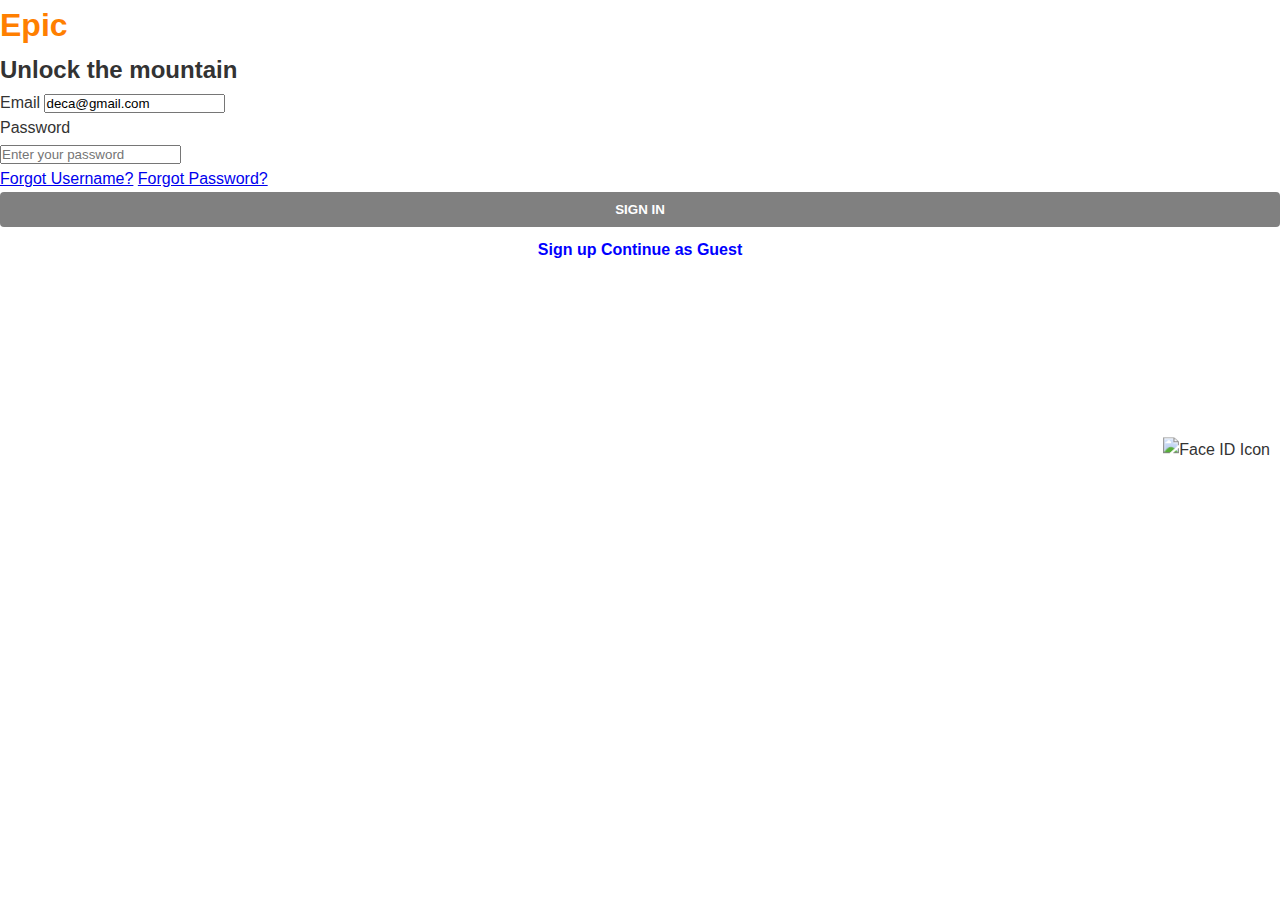
==== commit 669823b1: "Update index.html" ====
--- a/index.html
+++ b/index.html
@@ -2,60 +2,64 @@
 <html lang="en">
 <head>
   <meta charset="UTF-8">
-  <meta name="description" content="Login to unlock the mountain with My Epic App.">
-  <meta name="viewport" content="width=device-width, initial-scale=1.0">
-  <title>Login - My Epic App</title>
+  <meta name="viewport" content="width=device-width, initial-scale=1">
+  <title>My Epic App – Login</title>
   <link rel="stylesheet" href="css/style.css">
-  <!-- Google Fonts for a professional look -->
-  <link href="https://fonts.googleapis.com/css2?family=Montserrat:wght@400;700&display=swap" rel="stylesheet">
 </head>
-<body class="login-page">
-  <!-- Full-screen background image -->
-  <div class="login-background"></div>
-  <!-- White overlay at the bottom -->
-  <div class="login-overlay"></div>
-  
-  <!-- Header Section -->
-  <header class="login-header">
-    <div class="epic-logo">EPIC</div>
-    <h1 class="login-title">Unlock the mountain.</h1>
+<body>
+  <!-- Background Container with full‑screen background image and bottom overlay -->
+  <div class="background-container" style="background-image: url('images/skiimage1.webp');">
+    <div class="overlay"></div>
+  </div>
+
+  <header>
+    <div class="header-inner">
+      <!-- You may use an image or styled text for the Epic logo -->
+      <h1 class="logo" style="color: #FF7F00;">Epic</h1>
+      <h2 class="title">Unlock the mountain</h2>
+    </div>
   </header>
-  
-  <!-- Login Form Container (White Box) -->
-  <main class="login-main">
-    <div class="form-container">
-      <form id="loginForm">
-        <label for="username">Email</label>
-        <input type="email" id="username" value="deca@gmail.com" required>
-        
-        <label for="password">Password</label>
-        <div class="password-field">
-          <input type="password" id="password" placeholder="Password" required>
-          <!-- Placeholder for Face ID icon -->
-          <span class="faceid-icon">
-            <img src="faceid.png" alt="Face ID">
-          </span>
+
+  <main>
+    <section class="login-section">
+      <div class="login-card">
+        <!-- Login Form -->
+        <form id="loginForm" action="#" method="post" novalidate>
+          <div class="form-group">
+            <label for="email">Email</label>
+            <input type="email" id="email" name="email" value="deca@gmail.com" required>
+          </div>
+
+          <div class="form-group">
+            <label for="password">Password</label>
+            <!-- Password container allows for the embedded Face ID icon -->
+            <div class="password-container">
+              <input type="password" id="password" name="password" placeholder="Enter your password" required>
+              <!-- Ensure you have an appropriate Face ID icon (adjust the filename as needed) -->
+              <img src="images/faceid.png" alt="Face ID Icon" class="faceid-icon">
+            </div>
+          </div>
+
+          <div class="form-links">
+            <a href="#" class="forgot-link">Forgot Username?</a>
+            <a href="#" class="forgot-link">Forgot Password?</a>
+          </div>
+
+          <!-- Initially disabled; CSS and JS will enable it when inputs are valid -->
+          <button type="submit" id="signInBtn" disabled>SIGN IN</button>
+        </form>
+
+        <div class="extra-options">
+          <a href="#" class="option-link">Sign up</a>
+          <!-- Guest login immediately sends the user to home.html -->
+          <a href="home.html" class="option-link">Continue as Guest</a>
         </div>
-        
-        <!-- Forgot Username & Password Links -->
-        <div class="forgot-links">
-          <a href="#" class="forgot-link">Forgot Username?</a>
-          <a href="#" class="forgot-link">Forgot Password?</a>
-        </div>
-        
-        <!-- SIGN IN Button -->
-        <button type="submit" id="signInBtn">SIGN IN</button>
-        <p id="errorMsg" class="error-msg"></p>
-      </form>
-      
-      <!-- Sign Up & Guest Login Options -->
-      <div class="extra-options">
-        <p>Don’t have an account? <a href="#" class="extra-link">Sign up</a></p>
-        <p><a href="home.html" class="extra-link">Continue as a guest</a></p>
+        <!-- Error message container for login feedback -->
+        <p id="errorMsg" aria-live="assertive"></p>
       </div>
-    </div>
+    </section>
   </main>
-  
+
   <script src="js/auth.js"></script>
 </body>
 </html>
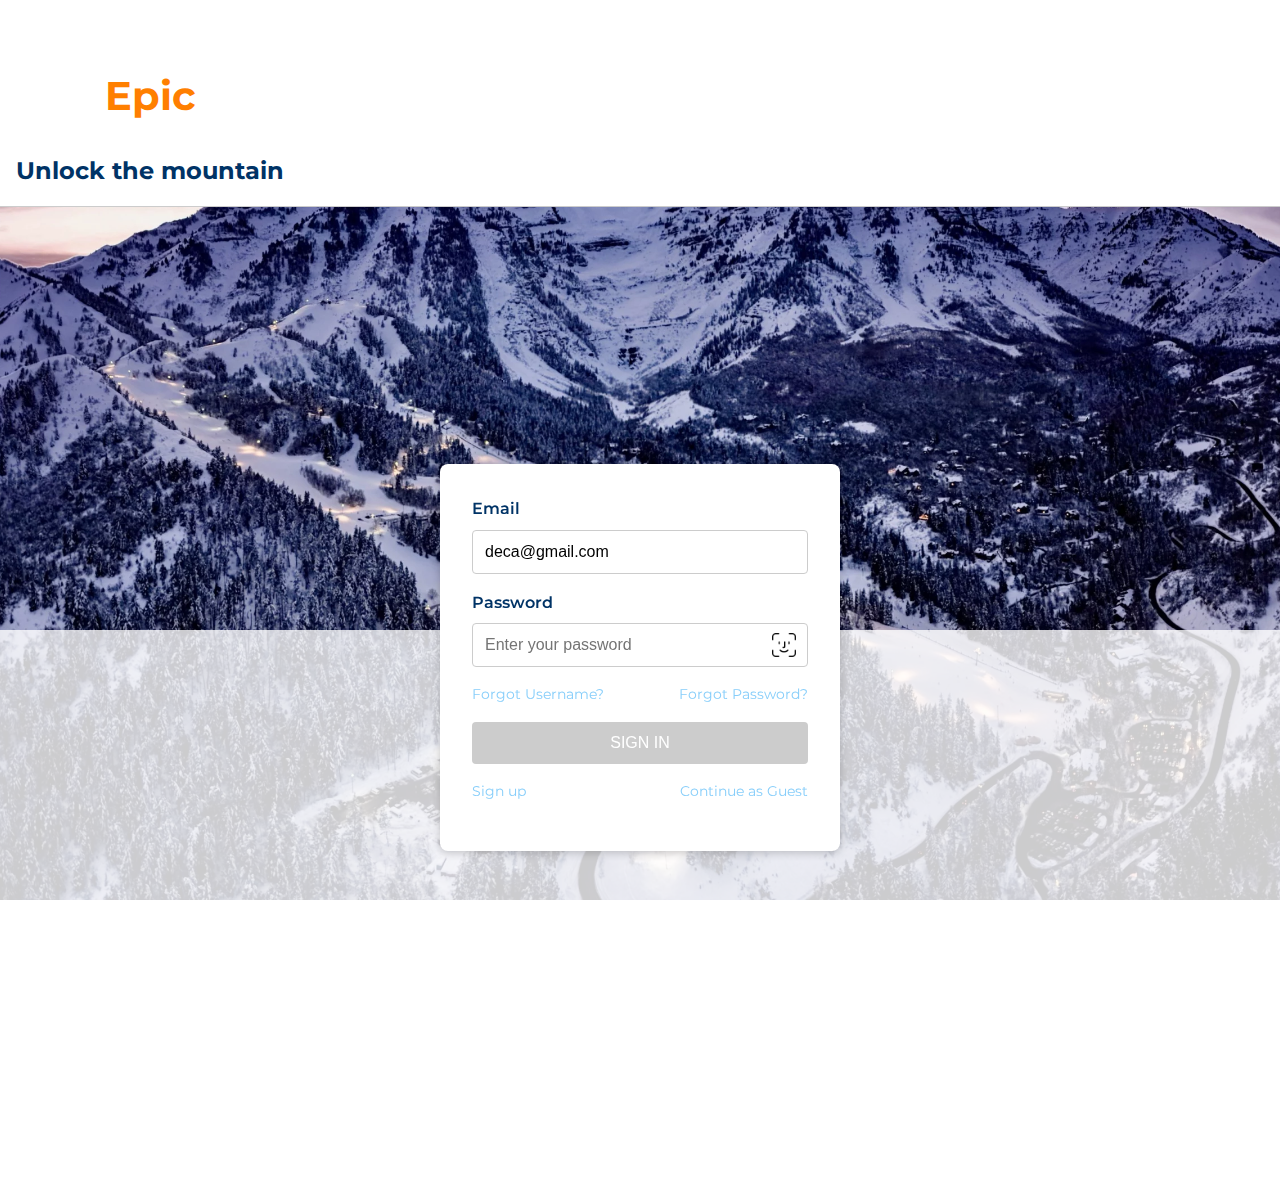
==== commit 8eeae1a4: "Update index.html" ====
--- a/index.html
+++ b/index.html
@@ -5,17 +5,27 @@
   <meta name="viewport" content="width=device-width, initial-scale=1">
   <title>My Epic App – Login</title>
   <link rel="stylesheet" href="css/style.css">
+  <!--
+    In your style.css, define variables such as:
+    :root {
+      --primary-orange: #FF7F00;
+      --dark-blue: #003366;
+      --light-blue: #87CEFA;
+      --white: #fff;
+      --gray: #ccc;
+    }
+  -->
 </head>
 <body>
-  <!-- Background Container with full‑screen background image and bottom overlay -->
+  <!-- Full-screen background image with an overlay -->
   <div class="background-container" style="background-image: url('images/skiimage1.webp');">
     <div class="overlay"></div>
   </div>
 
   <header>
     <div class="header-inner">
-      <!-- You may use an image or styled text for the Epic logo -->
-      <h1 class="logo" style="color: #FF7F00;">Epic</h1>
+      <!-- Epic logo styled with your primary orange accent -->
+      <h1 class="logo" style="color: var(--primary-orange);">Epic</h1>
       <h2 class="title">Unlock the mountain</h2>
     </div>
   </header>
@@ -29,32 +39,28 @@
             <label for="email">Email</label>
             <input type="email" id="email" name="email" value="deca@gmail.com" required>
           </div>
-
           <div class="form-group">
             <label for="password">Password</label>
-            <!-- Password container allows for the embedded Face ID icon -->
+            <!-- Container for the password input and embedded Face ID icon -->
             <div class="password-container">
               <input type="password" id="password" name="password" placeholder="Enter your password" required>
-              <!-- Ensure you have an appropriate Face ID icon (adjust the filename as needed) -->
               <img src="images/faceid.png" alt="Face ID Icon" class="faceid-icon">
             </div>
           </div>
-
           <div class="form-links">
             <a href="#" class="forgot-link">Forgot Username?</a>
             <a href="#" class="forgot-link">Forgot Password?</a>
           </div>
-
-          <!-- Initially disabled; CSS and JS will enable it when inputs are valid -->
+          <!-- The SIGN IN button; enabled via CSS/JS when inputs are valid -->
           <button type="submit" id="signInBtn" disabled>SIGN IN</button>
         </form>
 
         <div class="extra-options">
           <a href="#" class="option-link">Sign up</a>
-          <!-- Guest login immediately sends the user to home.html -->
+          <!-- Guest login redirects directly to home.html -->
           <a href="home.html" class="option-link">Continue as Guest</a>
         </div>
-        <!-- Error message container for login feedback -->
+        <!-- Container for error messages (populated via JavaScript) -->
         <p id="errorMsg" aria-live="assertive"></p>
       </div>
     </section>
--- a/css/style.css
+++ b/css/style.css
@@ -1,433 +1,729 @@
-/* RESET & BASE */
+/* ---------------------------------------------------------------------------
+   Global Styles & CSS Variables
+--------------------------------------------------------------------------- */
+/* Uncomment the following rule to test if your stylesheet is loading */
+/*
+body {
+  background-color: #f0f0f0 !important;
+}
+*/
+
+@import url('https://fonts.googleapis.com/css2?family=Montserrat:wght@400;700&display=swap');
+
+:root {
+  --primary-orange: #FF7F00;
+  --primary-orange-hover: #e67300;
+  --dark-blue: #003366;
+  --light-blue: #87CEFA;
+  --white: #ffffff;
+  --gray: #ccc;
+}
+
 * {
   margin: 0;
   padding: 0;
   box-sizing: border-box;
 }
+
 body {
   font-family: 'Montserrat', sans-serif;
-  color: #333;
   line-height: 1.6;
-}
+  background-color: var(--white);
+  color: var(--dark-blue);
+}
+
+ul {
+  list-style: none;
+}
+
+a {
+  text-decoration: none;
+  color: var(--light-blue);
+  transition: color 0.3s ease;
+}
+
+a:hover {
+  color: var(--primary-orange);
+}
+
+img {
+  max-width: 100%;
+  display: block;
+}
+
+/* Common container class */
 .container {
-  width: 90%;
   max-width: 1200px;
   margin: 0 auto;
-}
-
-/* GENERAL HEADER & NAVIGATION */
-.site-header, .more-header, .resort-header {
-  background: #FF7F00;
-  color: #fff;
-  padding: 20px 0;
-  text-align: center;
-}
-.epic-logo {
-  font-size: 2rem;
-  color: #FF7F00;
-  font-weight: bold;
-}
-.site-nav ul, .bottom-nav ul {
-  list-style: none;
-  display: flex;
-  justify-content: center;
-  margin-top: 10px;
-}
-.site-nav ul li, .bottom-nav ul li {
-  margin: 0 15px;
-}
-.site-nav ul li a, .bottom-nav ul li a {
-  color: #fff;
-  text-decoration: none;
-  font-weight: 700;
-  transition: color 0.3s;
-}
-.site-nav ul li a.active, .bottom-nav ul li a.active {
-  color: #003366;
-}
-
-/* LOGIN SCREEN */
-.login-page {
-  position: relative;
-  min-height: 100vh;
-}
-.login-background {
+  padding: 0 1rem;
+}
+
+/* Ensure main content is not hidden behind the fixed navigation */
+main {
+  padding-bottom: 70px;
+}
+
+/* ---------------------------------------------------------------------------
+   ----- Login Screen (index.html) Styles -----
+--------------------------------------------------------------------------- */
+
+/* Full‑screen background with overlay */
+.background-container {
   position: fixed;
   top: 0;
   left: 0;
   width: 100%;
   height: 100%;
-  background: url('https://via.placeholder.com/1600x900?text=Snowy+Mountain') no-repeat center center/cover;
+  background-size: cover;
+  background-position: center;
   z-index: -2;
 }
-.login-overlay {
-  position: fixed;
+
+.overlay {
+  position: absolute;
   bottom: 0;
   left: 0;
   width: 100%;
-  height: 40%;
-  background: rgba(255,255,255,0.9);
+  height: 30%;
+  background: rgba(255, 255, 255, 0.8);
   z-index: -1;
 }
-.login-header {
-  text-align: center;
-  padding-top: 40px;
-}
-.login-title {
+
+/* Header with Epic logo and title */
+header .header-inner {
+  text-align: center;
+  padding-top: 2rem;
+}
+
+.logo {
   font-size: 2.5rem;
-  color: #003366;
-  margin-top: 10px;
-}
-.form-container {
-  background: #fff;
-  padding: 30px;
+  font-weight: 700;
+  color: var(--primary-orange);
+}
+
+.title {
+  font-size: 1.5rem;
+  margin-top: 0.5rem;
+  color: var(--dark-blue);
+}
+
+/* Login Form Card */
+.login-section {
+  display: flex;
+  justify-content: center;
+  align-items: center;
+  height: 100vh;
+  position: relative;
+  z-index: 1;
+}
+
+.login-card {
+  background: var(--white);
+  padding: 2rem;
   border-radius: 8px;
+  box-shadow: 0 2px 8px rgba(0, 0, 0, 0.2);
+  width: 90%;
   max-width: 400px;
+}
+
+.form-group {
+  margin-bottom: 1rem;
+}
+
+.form-group label {
+  display: block;
+  margin-bottom: 0.5rem;
+  font-weight: 600;
+}
+
+.form-group input {
   width: 100%;
-  box-shadow: 0 4px 10px rgba(0,0,0,0.1);
-  margin: 40px auto;
-  text-align: left;
-}
-.form-container label {
-  margin: 10px 0 5px;
-  font-weight: bold;
-}
-.form-container input {
-  width: 100%;
-  padding: 10px;
-  margin-bottom: 15px;
-  border: 1px solid #ccc;
+  padding: 0.75rem;
+  border: 1px solid var(--gray);
   border-radius: 4px;
-}
-.password-field {
+  font-size: 1rem;
+}
+
+/* Password input with embedded Face ID icon */
+.password-container {
   position: relative;
 }
+
+.password-container input {
+  padding-right: 2.5rem;
+}
+
 .faceid-icon {
   position: absolute;
-  right: 10px;
   top: 50%;
+  right: 0.75rem;
   transform: translateY(-50%);
-}
-.forgot-links {
+  width: 1.5rem;
+  height: 1.5rem;
+}
+
+/* Form Links */
+.form-links {
   display: flex;
   justify-content: space-between;
-  margin-bottom: 15px;
-}
-.forgot-links a {
-  color: blue;
-  text-decoration: none;
+  margin-bottom: 1rem;
+}
+
+.forgot-link {
+  font-size: 0.875rem;
+  color: var(--light-blue);
+}
+
+/* Sign In Button (disabled by default) */
+button[type="submit"] {
+  width: 100%;
+  padding: 0.75rem;
+  background-color: var(--gray);
+  border: none;
+  border-radius: 4px;
+  color: var(--white);
+  font-size: 1rem;
+  cursor: not-allowed;
+  transition: background-color 0.3s ease;
+}
+
+button[type="submit"]:enabled {
+  background-color: var(--primary-orange);
+  cursor: pointer;
+}
+
+button[type="submit"]:hover:enabled {
+  background-color: var(--primary-orange-hover);
+}
+
+/* Extra Options (Sign Up / Continue as Guest) */
+.extra-options {
+  display: flex;
+  justify-content: space-between;
+  margin-top: 1rem;
+}
+
+.option-link {
   font-size: 0.9rem;
-}
-#signInBtn {
-  padding: 10px;
-  background: gray;
+  color: var(--light-blue);
+}
+
+#errorMsg {
+  margin-top: 1rem;
+  color: red;
+  font-size: 0.9rem;
+  text-align: center;
+}
+
+/* ---------------------------------------------------------------------------
+   ----- Home Screen (home.html) Styles -----
+--------------------------------------------------------------------------- */
+
+/* Header for Home Screen */
+header {
+  display: flex;
+  justify-content: space-between;
+  align-items: center;
+  padding: 1rem;
+  background-color: var(--white);
+  border-bottom: 1px solid var(--gray);
+}
+
+.header-left .app-title {
+  font-size: 1.75rem;
+  font-weight: 700;
+  color: var(--dark-blue);
+}
+
+.header-right {
+  display: flex;
+  align-items: center;
+}
+
+.profile-pic {
+  width: 40px;
+  height: 40px;
+  border-radius: 50%;
+  margin-right: 0.5rem;
+}
+
+.greeting {
+  font-size: 1rem;
+  color: var(--dark-blue);
+}
+
+/* Days Tracked Section */
+.days-tracked {
+  text-align: center;
+  padding: 2rem;
+}
+
+.days-tracked h2 {
+  margin-bottom: 1rem;
+}
+
+#trackDaysBtn {
+  padding: 0.75rem 1.5rem;
+  background-color: var(--primary-orange);
+  color: var(--white);
   border: none;
-  color: #fff;
-  font-weight: bold;
   border-radius: 4px;
   cursor: pointer;
-  transition: background 0.3s;
+  font-size: 1rem;
+  transition: background-color 0.3s ease;
+}
+
+#trackDaysBtn:hover {
+  background-color: var(--primary-orange-hover);
+}
+
+/* Epic Assistant Section */
+.epic-assistant {
+  background-color: var(--dark-blue);
+  color: var(--white);
+  margin: 1rem;
+  padding: 1rem;
+  border-radius: 8px;
+}
+
+.assistant-header {
+  display: flex;
+  align-items: center;
+  margin-bottom: 1rem;
+}
+
+.assistant-icon {
+  width: 30px;
+  height: 30px;
+  margin-right: 0.5rem;
+}
+
+.assistant-search {
+  position: relative;
+}
+
+.assistant-search input {
   width: 100%;
-  margin-bottom: 10px;
-}
-.extra-options {
-  text-align: center;
-}
-.extra-options a {
-  color: blue;
+  padding: 0.75rem 2.5rem 0.75rem 0.75rem;
+  border: none;
+  border-radius: 4px;
+  font-size: 1rem;
+}
+
+.assistant-search .search-icon {
+  position: absolute;
+  top: 50%;
+  right: 0.75rem;
+  transform: translateY(-50%);
+  width: 20px;
+  height: 20px;
+}
+
+/* My Pass & Tickets Section */
+.pass-tickets {
+  margin: 1rem;
+  padding: 1rem;
+}
+
+.pass-card {
+  display: flex;
+  justify-content: space-between;
+  align-items: center;
+  border: 1px solid var(--gray);
+  border-radius: 8px;
+  padding: 1rem;
+  background-color: var(--white);
+  box-shadow: 0 2px 4px rgba(0, 0, 0, 0.1);
+}
+
+.pass-details p {
+  margin: 0.25rem 0;
+}
+
+.pass-status img {
+  width: 30px;
+  height: 30px;
+}
+
+/* ---------------------------------------------------------------------------
+   ----- Revamped Rewards Screen (rewards.html) Styles -----
+--------------------------------------------------------------------------- */
+
+/* Header for Rewards */
+header .header-content {
+  display: flex;
+  justify-content: space-between;
+  align-items: center;
+  padding: 1rem;
+  border-bottom: 1px solid var(--gray);
+  background-color: var(--white);
+}
+
+header .header-content h1 {
+  font-size: 1.75rem;
+  /* Inline color from HTML (var(--primary-orange)) is used, but you can override it here if needed */
+}
+
+header .profile-info {
+  display: flex;
+  align-items: center;
+}
+
+/* Hero Banner */
+.hero {
+  position: relative;
+  height: 250px;
+  background-size: cover;
+  background-position: center;
+  display: flex;
+  align-items: center;
+  justify-content: center;
+}
+
+.hero-overlay {
+  background: rgba(0, 0, 0, 0.5);
+  color: var(--white);
+  width: 100%;
+  height: 100%;
+  display: flex;
+  flex-direction: column;
+  align-items: center;
+  justify-content: center;
+  text-align: center;
+  padding: 1rem;
+}
+
+.hero-overlay h2 {
+  font-size: 2rem;
+  margin-bottom: 0.5rem;
+}
+
+.hero-overlay p {
+  font-size: 1rem;
+  max-width: 600px;
+}
+
+/* Points & Achievements Section */
+.points-achievements {
+  display: flex;
+  flex-wrap: wrap;
+  gap: 2rem;
+  justify-content: space-between;
+  align-items: flex-start;
+  padding: 2rem 0;
+}
+
+.points-display {
+  flex: 1;
+  min-width: 280px;
+  text-align: center;
+  background-color: var(--white);
+  padding: 1rem;
+  border-radius: 8px;
+  box-shadow: 0 2px 4px rgba(0,0,0,0.1);
+}
+
+.points-display h2 {
+  margin-bottom: 0.5rem;
+}
+
+.points-amount {
+  font-size: 2rem;
   font-weight: bold;
-  text-decoration: none;
-}
-.error-msg {
-  color: red;
-  text-align: center;
-  margin-top: 10px;
-}
-
-/* HOME SCREEN (Dashboard) */
-.home-page {
-  background: linear-gradient(to bottom, #87CEFA, #ffffff);
-  min-height: 100vh;
-  padding-bottom: 80px;
-}
-.home-header {
-  display: flex;
-  justify-content: flex-end;
-  align-items: center;
-  padding: 20px;
-}
-.profile-pic img {
-  border-radius: 50%;
-  width: 50px;
-  height: 50px;
-}
-.greeting {
-  position: absolute;
-  top: 30px;
-  left: 20px;
-  font-size: 2rem;
-  color: #003366;
-  font-weight: bold;
-}
-.home-main {
-  padding: 20px 0;
-}
-.days-tracked {
-  text-align: center;
-  margin: 20px 0;
-}
-.tracked-text {
-  font-size: 1.2rem;
-  color: blue;
-}
-.start-tracking-btn {
-  padding: 8px 16px;
-  background: transparent;
-  border: 1px solid blue;
-  color: blue;
+  margin: 0.5rem 0;
+}
+
+.action-btn {
+  padding: 0.75rem 1.5rem;
+  background-color: var(--primary-orange);
+  color: var(--white);
+  border: none;
   border-radius: 4px;
   cursor: pointer;
-  margin-top: 10px;
-}
-.assistant-section {
-  margin: 30px 0;
-  display: flex;
-  justify-content: center;
-}
-.assistant-box {
-  background: #003366;
-  color: #fff;
-  padding: 20px;
+  transition: background-color 0.3s ease;
+}
+
+.action-btn:hover {
+  background-color: var(--primary-orange-hover);
+}
+
+.achievements {
+  flex: 1;
+  min-width: 280px;
+  background-color: var(--white);
+  padding: 1rem;
   border-radius: 8px;
-  width: 90%;
-  max-width: 600px;
-  text-align: center;
-  position: relative;
-}
-.assistant-title {
-  font-weight: bold;
-  text-transform: uppercase;
-  margin: 10px 0;
-}
-.assistant-search {
-  position: relative;
-  margin-top: 15px;
-}
-.assistant-search input {
-  width: 100%;
-  padding: 10px 40px 10px 10px;
-  border-radius: 4px;
-  border: none;
-}
-.search-icon {
-  position: absolute;
-  right: 10px;
-  top: 50%;
-  transform: translateY(-50%);
-}
-.pass-section {
-  margin: 30px 0;
-  text-align: center;
-}
-.pass-card {
-  display: flex;
-  justify-content: space-between;
-  align-items: center;
-  background: #333;
-  color: #fff;
-  padding: 15px;
-  border-radius: 8px;
-  margin: 0 auto;
-  max-width: 600px;
-}
-.season-text {
-  font-size: 0.8rem;
-  color: #fff;
-}
-.pass-title {
-  color: #FF7F00;
-  font-weight: bold;
-}
-.pass-profile {
-  display: flex;
-  align-items: center;
-  margin-top: 5px;
-}
-.pass-profile img {
-  border-radius: 50%;
-  width: 40px;
-  height: 40px;
-  margin-right: 8px;
-}
-.pass-username {
-  color: #000;
-}
-.pass-status {
-  color: lightgray;
-  margin: 10px 0;
-}
-.pass-buttons {
-  display: flex;
-  justify-content: center;
-  gap: 20px;
-}
-.pass-btn {
-  padding: 8px 16px;
-  background: #fff;
-  color: blue;
-  border: 1px solid blue;
+  box-shadow: 0 2px 4px rgba(0,0,0,0.1);
+}
+
+.achievements h2 {
+  margin-bottom: 0.5rem;
+  text-align: center;
+}
+
+.achievements ul {
+  padding: 0;
+}
+
+.achievements li {
+  display: flex;
+  align-items: center;
+  margin-bottom: 0.5rem;
+}
+
+.achievements li img {
+  width: 24px;
+  height: 24px;
+  margin-right: 0.5rem;
+}
+
+/* Rewards Redemption Section */
+.rewards-redemption {
+  text-align: center;
+  padding: 2rem 0;
+}
+
+.rewards-redemption h2 {
+  margin-bottom: 0.5rem;
+}
+
+.rewards-redemption p {
+  margin-bottom: 1.5rem;
+}
+
+.rewards-grid {
+  display: grid;
+  grid-template-columns: repeat(auto-fit, minmax(240px, 1fr));
+  gap: 1rem;
+}
+
+.redeem-btn {
+  padding: 0.75rem;
+  background-color: var(--white);
+  color: var(--dark-blue);
+  border: 2px solid var(--primary-orange);
   border-radius: 4px;
   cursor: pointer;
-  transition: background 0.3s;
-}
-.pass-btn:hover {
-  background: blue;
-  color: #fff;
-}
-
-/* REWARDS SECTION (on Dashboard) */
-.rewards-section {
-  margin-top: 40px;
-  text-align: center;
-}
-.rewards-section h2 {
-  margin-bottom: 10px;
-}
-.rewards-options {
-  display: flex;
-  justify-content: center;
-  gap: 20px;
-  margin-top: 20px;
-}
-.rewards-options button {
-  padding: 10px 15px;
-  background: #FF7F00;
+  transition: background-color 0.3s ease, color 0.3s ease;
+}
+
+.redeem-btn:hover {
+  background-color: var(--primary-orange);
+  color: var(--white);
+}
+
+/* Value Proposition Section */
+.value-proposition {
+  padding: 2rem 0;
+}
+
+.value-proposition h2 {
+  text-align: center;
+  margin-bottom: 1rem;
+}
+
+.value-proposition article {
+  background-color: var(--white);
+  padding: 1.5rem;
+  border-radius: 8px;
+  box-shadow: 0 2px 4px rgba(0,0,0,0.1);
+  max-width: 800px;
+  margin: 0 auto;
+  line-height: 1.6;
+}
+
+.value-proposition article p {
+  margin-bottom: 1rem;
+}
+
+/* ---------------------------------------------------------------------------
+   ----- Resort Selection Screen (resort.html) Styles -----
+--------------------------------------------------------------------------- */
+header h1 {
+  text-align: center;
+  padding: 1rem;
+  font-size: 1.75rem;
+  color: var(--dark-blue);
+}
+
+.close-btn {
+  position: absolute;
+  top: 1rem;
+  right: 1rem;
+  background: none;
   border: none;
-  color: #fff;
-  font-weight: 700;
+  font-size: 1.5rem;
+  cursor: pointer;
+  color: var(--dark-blue);
+}
+
+/* Resort Search Bar */
+.resort-search {
+  display: flex;
+  align-items: center;
+  padding: 1rem;
+  background-color: var(--white);
+  border-bottom: 1px solid var(--gray);
+}
+
+.resort-search input {
+  flex: 1;
+  padding: 0.75rem;
+  border: 1px solid var(--gray);
   border-radius: 4px;
+}
+
+.resort-search .search-icon {
+  width: 20px;
+  height: 20px;
+  margin-left: 0.5rem;
+}
+
+/* Resort Cards Grid */
+.resort-list {
+  display: grid;
+  grid-template-columns: repeat(auto-fill, minmax(280px, 1fr));
+  gap: 1rem;
+  padding: 1rem;
+}
+
+.resort-card {
+  background-color: var(--white);
+  border: 1px solid var(--gray);
+  border-radius: 8px;
+  padding: 1rem;
+  display: flex;
+  align-items: center;
+  justify-content: space-between;
+  box-shadow: 0 2px 4px rgba(0, 0, 0, 0.1);
+}
+
+.resort-card .resort-logo {
+  width: 60px;
+  height: 60px;
+  border-radius: 50%;
+  margin-right: 1rem;
+}
+
+.resort-info h2 {
+  font-size: 1.25rem;
+  margin-bottom: 0.5rem;
+  color: var(--dark-blue);
+}
+
+.resort-info p {
+  font-size: 0.9rem;
+  margin-bottom: 0.25rem;
+  color: var(--dark-blue);
+}
+
+.favorite-btn {
+  background: none;
+  border: none;
   cursor: pointer;
-  transition: background 0.3s;
-}
-.rewards-options button:hover {
-  background: #E67300;
-}
-
-/* BOTTOM NAVIGATION */
+}
+
+.favorite-btn img {
+  width: 24px;
+  height: 24px;
+}
+
+/* ---------------------------------------------------------------------------
+   ----- More Menu Screen (more.html) Styles -----
+--------------------------------------------------------------------------- */
+header .header-left,
+header .header-right {
+  display: flex;
+  align-items: center;
+  padding: 1rem;
+}
+
+.menu-section {
+  padding: 1rem;
+  border-bottom: 1px solid var(--gray);
+}
+
+.menu-section h2 {
+  font-size: 1.25rem;
+  margin-bottom: 0.5rem;
+  color: var(--dark-blue);
+}
+
+.menu-section ul li {
+  margin-bottom: 0.5rem;
+}
+
+.menu-section ul li a {
+  color: var(--light-blue);
+  font-size: 1rem;
+}
+
+.menu-section ul li a:hover {
+  color: var(--primary-orange);
+}
+
+/* ---------------------------------------------------------------------------
+   ----- Fixed Bottom Navigation (All Screens) -----
+--------------------------------------------------------------------------- */
 .bottom-nav {
   position: fixed;
   bottom: 0;
   left: 0;
   width: 100%;
-  background: #fff;
-  border-top: 1px solid #ddd;
-  padding: 10px 0;
-  text-align: center;
-  z-index: 100;
-}
+  background-color: var(--white);
+  border-top: 1px solid var(--gray);
+  box-shadow: 0 -2px 5px rgba(0, 0, 0, 0.1);
+  display: flex;
+  justify-content: space-around;
+  padding: 0.5rem 0;
+  z-index: 10;
+}
+
 .bottom-nav ul {
-  list-style: none;
-  display: flex;
+  display: flex;
+  width: 100%;
   justify-content: space-around;
-}
-.bottom-nav ul li a {
-  color: #333;
-  text-decoration: none;
-  font-weight: 700;
-}
-.bottom-nav ul li a.active {
-  color: #003366;
-}
-
-/* RESORT SELECTION PAGE */
-.resort-page {
-  background: #fff;
-  min-height: 100vh;
-}
-.close-btn {
-  background: transparent;
-  border: 1px solid #ccc;
-  border-radius: 50%;
-  width: 35px;
-  height: 35px;
-  font-size: 1.5rem;
-  line-height: 33px;
-  text-align: center;
-  cursor: pointer;
-}
-.resort-search .search-bar {
-  display: flex;
-  align-items: center;
-  background: #eee;
-  border-radius: 25px;
-  padding: 8px 12px;
-  margin: 20px 0;
-}
-.magnify-icon img {
-  width: 20px;
-  margin-right: 8px;
-}
-.search-bar input {
-  border: none;
-  background: transparent;
-  outline: none;
-  flex: 1;
-}
-.resort-card-list {
-  display: flex;
-  align-items: center;
-  border: 1px solid #ddd;
-  border-radius: 8px;
-  padding: 10px;
-  margin-bottom: 15px;
-}
-.resort-logo img {
-  border-radius: 50%;
-  width: 40px;
-  height: 40px;
-}
-.resort-info {
-  flex: 1;
-  padding-left: 15px;
-}
-.fav-btn {
-  background: transparent;
-  border: none;
-  font-size: 1.5rem;
-  cursor: pointer;
-}
-
-/* MORE MENU (if used) */
-.more-page {
-  background: #fff;
-  min-height: 100vh;
-}
-.menu-section {
-  margin: 30px 0;
-  text-align: center;
-}
-.menu-section h2 {
-  font-size: 1.5rem;
-  margin-bottom: 10px;
-}
-.menu-list {
-  list-style: none;
   padding: 0;
 }
-.menu-list li {
-  margin: 8px 0;
-}
-.menu-list li a {
-  color: #003366;
-  text-decoration: none;
+
+.bottom-nav li a {
+  color: var(--dark-blue);
+  font-size: 1rem;
+  font-weight: 600;
+  transition: color 0.3s ease;
+}
+
+.bottom-nav li a:hover {
+  color: var(--primary-orange);
+}
+
+/* Active link style for bottom navigation */
+.bottom-nav li a.active {
+  color: var(--primary-orange);
   font-weight: bold;
 }
 
-/* FOOTER */
-.site-footer, .home-footer, .resort-footer, .more-footer {
-  background: #FF7F00;
-  color: #fff;
-  padding: 20px 0;
-  text-align: center;
-  margin-top: 40px;
-}
+/* ---------------------------------------------------------------------------
+   ----- Responsive Styles -----
+--------------------------------------------------------------------------- */
+@media (max-width: 768px) {
+  /* Adjust card margins and navigation layout */
+  .login-card,
+  .pass-card,
+  .redeem-btn,
+  .resort-card {
+    margin: 0 auto;
+  }
+
+  .bottom-nav ul {
+    flex-direction: column;
+  }
+
+  .bottom-nav li {
+    margin: 0.5rem 0;
+  }
+
+  .resort-list {
+    grid-template-columns: 1fr;
+  }
+}
